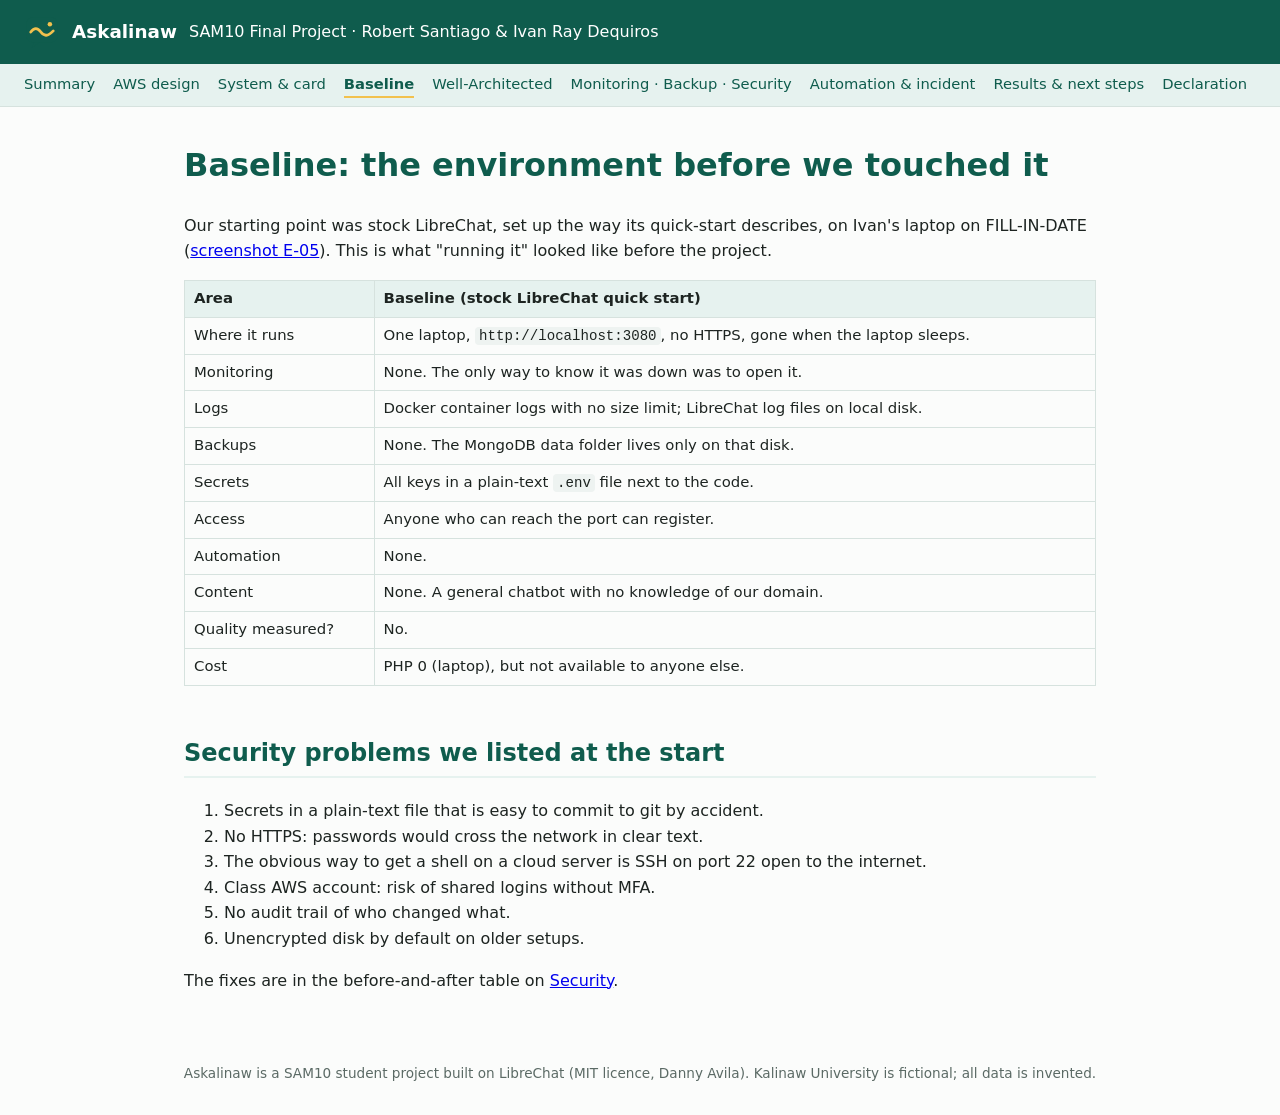
==== docs/baseline.html @ 19c86dad "Askalinaw: reskinned LibreChat, AWS setup, ops scripts, website Co-Authored-By: Claude Opus 5.5 <nor" ====
<!DOCTYPE html>
<html lang="en"><head><meta charset="utf-8"><meta name="viewport" content="width=device-width,initial-scale=1">
<title>Askalinaw — Baseline</title><link rel="stylesheet" href="style.css"></head>
<body><main>
<h1>Baseline: the environment before we touched it</h1>
<p>Our starting point was stock LibreChat, set up the way its quick-start describes, on Ivan's laptop on FILL-IN-DATE
(<a href="system.html">screenshot E-05</a>). This is what "running it" looked like before the project.</p>

<table>
<tr><th>Area</th><th>Baseline (stock LibreChat quick start)</th></tr>
<tr><td>Where it runs</td><td>One laptop, <code>http://localhost:3080</code>, no HTTPS, gone when the laptop sleeps.</td></tr>
<tr><td>Monitoring</td><td>None. The only way to know it was down was to open it.</td></tr>
<tr><td>Logs</td><td>Docker container logs with no size limit; LibreChat log files on local disk.</td></tr>
<tr><td>Backups</td><td>None. The MongoDB data folder lives only on that disk.</td></tr>
<tr><td>Secrets</td><td>All keys in a plain-text <code>.env</code> file next to the code.</td></tr>
<tr><td>Access</td><td>Anyone who can reach the port can register.</td></tr>
<tr><td>Automation</td><td>None.</td></tr>
<tr><td>Content</td><td>None. A general chatbot with no knowledge of our domain.</td></tr>
<tr><td>Quality measured?</td><td>No.</td></tr>
<tr><td>Cost</td><td>PHP 0 (laptop), but not available to anyone else.</td></tr>
</table>

<h2>Security problems we listed at the start</h2>
<ol>
<li>Secrets in a plain-text file that is easy to commit to git by accident.</li>
<li>No HTTPS: passwords would cross the network in clear text.</li>
<li>The obvious way to get a shell on a cloud server is SSH on port 22 open to the internet.</li>
<li>Class AWS account: risk of shared logins without MFA.</li>
<li>No audit trail of who changed what.</li>
<li>Unencrypted disk by default on older setups.</li>
</ol>
<p>The fixes are in the before-and-after table on <a href="operations.html#security">Security</a>.</p>
</main><script src="nav.js"></script></body></html>
---- docs/style.css ----
:root { --green:#0F5C4D; --green-l:#E6F2EF; --gold:#F2C14E; --ink:#1d2421; --muted:#5b6a65; --line:#d6e2de; }
* { box-sizing: border-box; }
body { margin:0; font:16px/1.6 system-ui,-apple-system,"Segoe UI",Roboto,sans-serif; color:var(--ink); background:#fbfcfb; }
header.site { background:var(--green); color:#fff; padding:14px 24px; display:flex; align-items:center; gap:12px; flex-wrap:wrap; }
header.site img { width:36px; height:36px; }
header.site strong { font-size:1.15rem; }
nav.site { background:var(--green-l); border-bottom:1px solid var(--line); padding:8px 24px; display:flex; gap:4px 18px; flex-wrap:wrap; font-size:.92rem; }
nav.site a { color:var(--green); text-decoration:none; }
nav.site a.on { font-weight:700; border-bottom:2px solid var(--gold); }
main { max-width:960px; margin:0 auto; padding:24px; }
h1 { color:var(--green); margin-top:.3em; } h2 { color:var(--green); border-bottom:2px solid var(--green-l); padding-bottom:4px; margin-top:2em; }
table { border-collapse:collapse; width:100%; margin:1em 0; font-size:.93rem; }
th, td { border:1px solid var(--line); padding:6px 9px; text-align:left; vertical-align:top; }
th { background:var(--green-l); }
figure { margin:1.2em 0; border:1px solid var(--line); background:#fff; padding:8px; }
figure img { max-width:100%; display:block; }
figcaption { color:var(--muted); font-size:.88rem; margin-top:6px; }
code, pre { background:#eef3f1; border-radius:4px; font-size:.88rem; }
code { padding:1px 4px; } pre { padding:10px; overflow-x:auto; }
.todo { background:#fff4d6; border:1px dashed #d9a400; padding:2px 6px; border-radius:3px; }
.note { background:var(--green-l); border-left:4px solid var(--green); padding:10px 14px; margin:1em 0; }
.good { color:#1d7a3a; font-weight:700; } .adequate { color:#a26b00; font-weight:700; } .gap { color:#b3261e; font-weight:700; }
.video { position:relative; padding-top:56.25%; background:#000; } .video iframe { position:absolute; inset:0; width:100%; height:100%; border:0; }
footer { text-align:center; color:var(--muted); font-size:.85rem; padding:30px; }
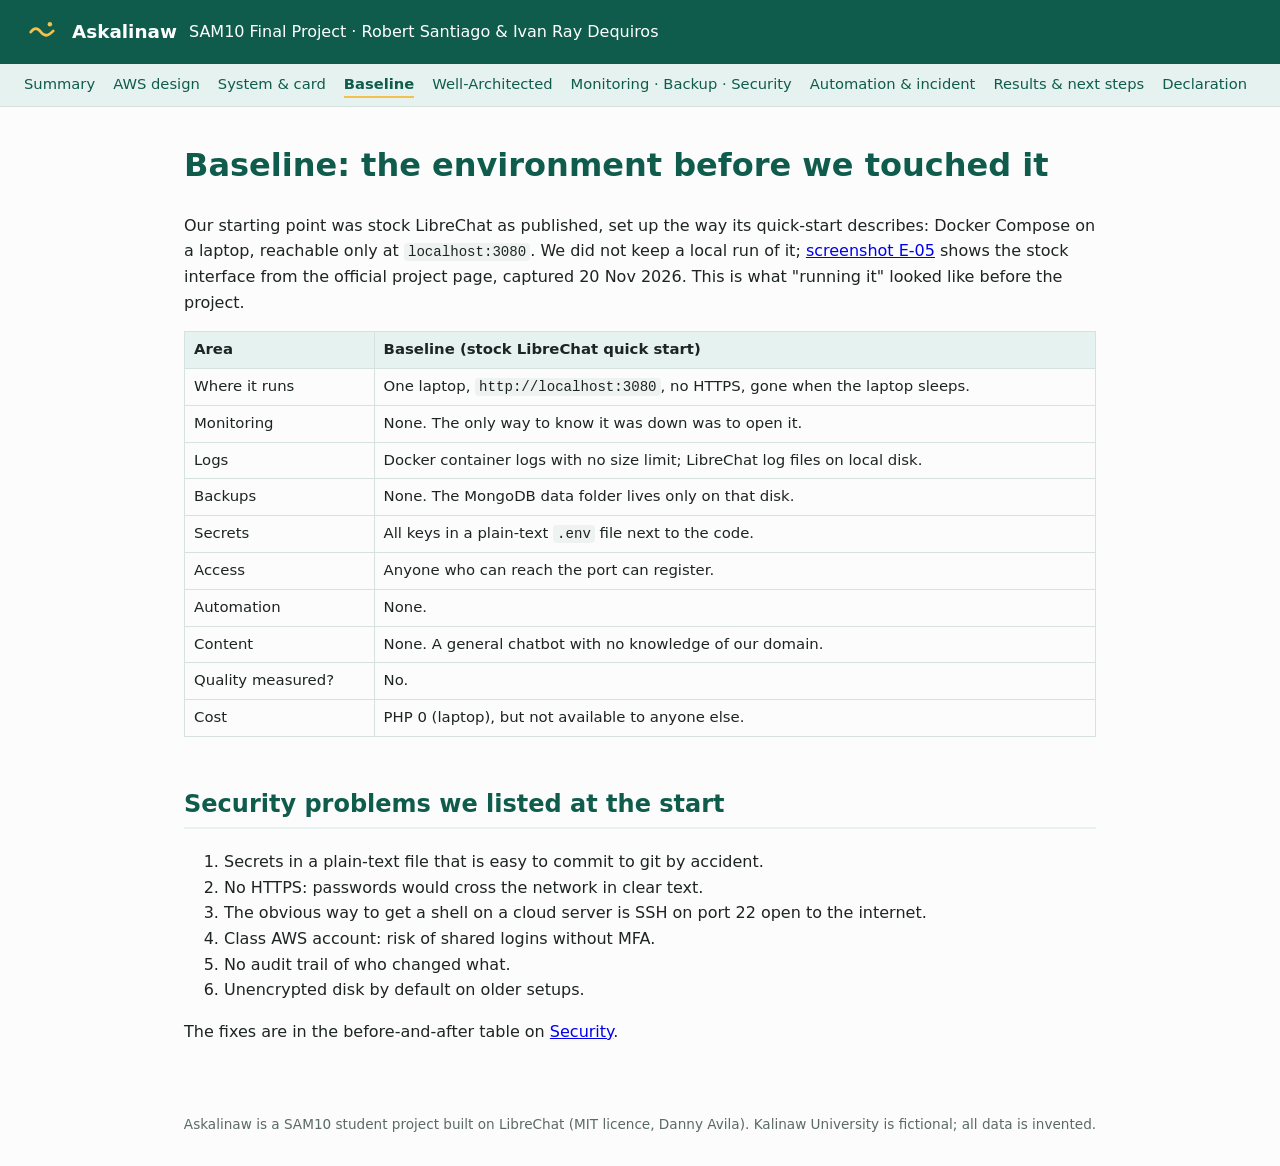
==== commit 29d3c041: "Ivan: measured results, graph, stock LibreChat, test questions, system card, declaration" ====
--- a/docs/baseline.html
+++ b/docs/baseline.html
@@ -3,8 +3,7 @@
 <title>Askalinaw — Baseline</title><link rel="stylesheet" href="style.css"></head>
 <body><main>
 <h1>Baseline: the environment before we touched it</h1>
-<p>Our starting point was stock LibreChat, set up the way its quick-start describes, on Ivan's laptop on FILL-IN-DATE
-(<a href="system.html">screenshot E-05</a>). This is what "running it" looked like before the project.</p>
+<p>Our starting point was stock LibreChat as published, set up the way its quick-start describes: Docker Compose on a laptop, reachable only at <code>localhost:3080</code>. We did not keep a local run of it; <a href="system.html">screenshot E-05</a> shows the stock interface from the official project page, captured 20 Nov 2026. This is what "running it" looked like before the project.</p>
 
 <table>
 <tr><th>Area</th><th>Baseline (stock LibreChat quick start)</th></tr>
